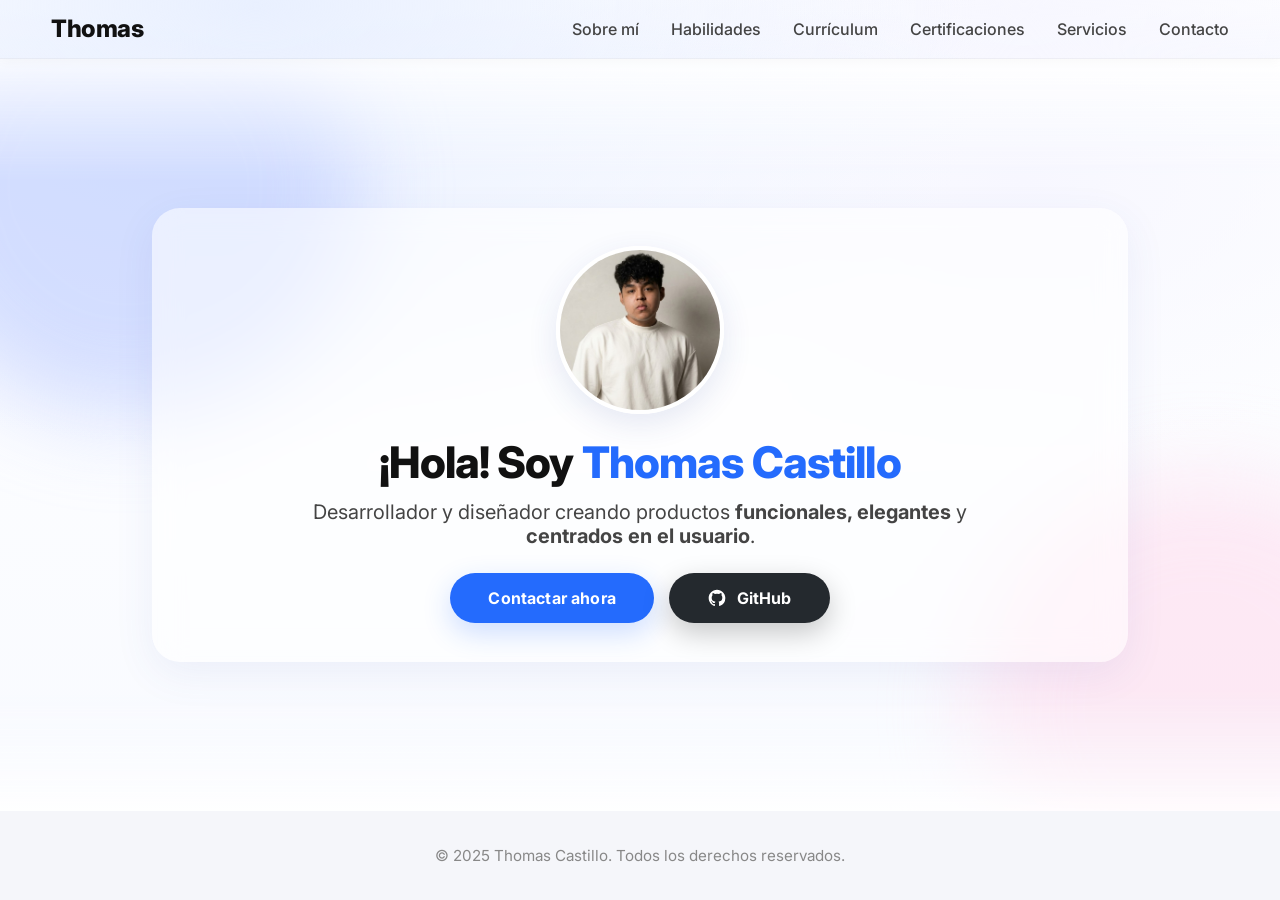
==== index.html @ 1941413f "Add files via upload" ====
<!DOCTYPE html>
<html lang="es">
<head>
  <meta charset="utf-8" />
  <meta name="viewport" content="width=device-width, initial-scale=1" />
  <title>Thomas Castillo | Portfolio</title>
  <link rel="icon" href="assets/img/favicon.png" />
  <link href="https://fonts.googleapis.com/css2?family=Inter:wght@400;700&display=swap" rel="stylesheet" />
  <link rel="stylesheet" href="css/styles.css">
</head>
<body>

<nav class="navbar" id="mainNav" aria-label="Navegación principal">
  <a class="logo" href="index.html">Thomas</a>
  <button class="nav-toggle" type="button" aria-expanded="false" aria-controls="navMenu" aria-label="Abrir menú de navegación">
    <span class="nav-toggle__bar" aria-hidden="true"></span>
    <span class="nav-toggle__bar" aria-hidden="true"></span>
    <span class="nav-toggle__bar" aria-hidden="true"></span>
  </button>
  <ul id="navMenu" class="nav-links" role="list">
    <li><a href="pages/sobre-mi.html">Sobre mí</a></li>
    <li><a href="pages/habilidades.html">Habilidades</a></li>
    <li><a href="pages/curriculum.html">Currículum</a></li>
    <li><a href="pages/certificaciones.html">Certificaciones</a></li>
    <li><a href="pages/servicios.html">Servicios</a></li>
    <li class="nav-cta"><a href="pages/contacto.html">Contacto</a></li>
  </ul>
  <div class="nav-backdrop" hidden></div>
</nav>

<main>
  <section class="hero panel bg-stack" id="hero" aria-label="Presentación">
    <div class="hero-blob hero-blob--1" aria-hidden="true"></div>
    <div class="hero-blob hero-blob--2" aria-hidden="true"></div>

    <div class="hero-card" data-animate>
      <div class="profile-img hero-portrait" data-animate>
        <img src="assets/img/my-profile-img.jpg" alt="Foto de Thomas Castillo" width="320" height="320" loading="eager" decoding="async">
      </div>

      <h1 class="hero-title" data-animate>
        ¡Hola! Soy <span class="accent">Thomas Castillo</span>
      </h1>

      <p class="hero-desc" data-animate>
        Desarrollador y diseñador creando productos <b>funcionales, elegantes</b> y
        <b>centrados en el usuario</b>.
      </p>

      <div class="hero-cta" data-animate>
        <a href="pages/contacto.html" class="hero-btn" id="ctaPrimary" aria-label="Ir a contacto">
          Contactar ahora
          <span class="btn-shine" aria-hidden="true"></span>
        </a>
        <a href="https://github.com/thomys57364" class="hero-btn hero-btn--gh" target="_blank" rel="noopener noreferrer" aria-label="Ver perfil de GitHub">
          <svg aria-hidden="true" width="20" height="20" viewBox="0 0 24 24" fill="currentColor">
            <path d="M12 2C6.477 2 2 6.484 2 12.017c0 4.425 2.865 8.18 6.839 9.504.5.092.682-.217.682-.483 0-.237-.008-.868-.013-1.703-2.782.605-3.369-1.343-3.369-1.343-.454-1.158-1.11-1.466-1.11-1.466-.908-.62.069-.608.069-.608 1.003.07 1.531 1.032 1.531 1.032.892 1.53 2.341 1.088 2.91.832.092-.647.35-1.088.636-1.338-2.22-.253-4.555-1.113-4.555-4.951 0-1.093.39-1.988 1.029-2.688-.103-.253-.446-1.272.098-2.65 0 0 .84-.27 2.75 1.026A9.564 9.564 0 0 1 12 6.844a9.59 9.59 0 0 1 2.504.337c1.909-1.296 2.747-1.027 2.747-1.027.546 1.379.202 2.398.1 2.651.64.7 1.028 1.595 1.028 2.688 0 3.848-2.339 4.695-4.566 4.943.359.309.678.92.678 1.855 0 1.338-.012 2.419-.012 2.747 0 .268.18.58.688.482A10.02 10.02 0 0 0 22 12.017C22 6.484 17.522 2 12 2Z"/>
          </svg>
          GitHub
          <span class="btn-shine" aria-hidden="true"></span>
        </a>
      </div>
    </div>
  </section>
</main>

<footer class="site-footer">
  <p>© 2025 Thomas Castillo. Todos los derechos reservados.</p>
</footer>

<script src="js/script.js"></script>
</body>
</html>
---- css/styles.css ----
:root{
    --primary:#246bfd;
    --bg:#fff;
    --bg-light:#f7f7f7;
    --text:#111;
    --text-light:#444;
    --radius:2rem;
    --shadow:0 2px 24px rgba(60,80,170,.08);
  }

  html{ scroll-behavior:smooth; }
  body{
    font-family:'Inter',sans-serif;
    margin:0;
    background:var(--bg);
    color:var(--text);
  }

  /* ===== Panel de sección + difuminado superior/inferior ===== */
  .panel{
    min-height:100svh;
    display:grid;
    place-items:center;
    padding:clamp(4rem,8vh,7rem) 7vw;
    position:relative;
    overflow:clip;
    isolation:isolate;
    scroll-margin-top:72px;
  }
  .panel::before,
  .panel::after{
    content:"";
    position:absolute; left:0; right:0;
    height:14vh; pointer-events:none; z-index:1;
    background:linear-gradient(180deg,#fff 0%,#f8faff 100%);
    -webkit-mask-image:linear-gradient(to bottom,black,transparent);
            mask-image:linear-gradient(to bottom,black,transparent);
    opacity:.85;
    z-index: 0;
  }
  .panel::before{ top:-1px; }
  .panel::after{ bottom:-1px; transform:rotate(180deg); z-index: 0;}

  /* ===== Fondo continuo ===== */
  .bg-stack{
    background:
      radial-gradient(1200px 600px at 20% 10%, #e9f0ff 0%, transparent 60%),
      radial-gradient(900px 500px at 80% 20%, #f7f7ff 0%, transparent 55%),
      linear-gradient(180deg, #ffffff 0%, #f8faff 100%);
    background-repeat:no-repeat;
    background-size:cover,cover,100% 100%;
    background-attachment: fixed, fixed, fixed;
  }
  .hero.bg-stack{  background-position:20% 10%, 80% 20%, 0 0; }
  .about.bg-stack{ background-position:26% 4%, 78% 16%, 0 0; }
  .skills.bg-stack{background-position:22% 7%, 82% 18%, 0 0; }
  .resume.bg-stack{background-position:24% 6%, 82% 18%, 0 0; }
  .certifications.bg-stack{background-position:28% 6%, 80% 20%, 0 0; }
  .services.bg-stack{background-position:26% 6%, 80% 18%, 0 0; }

  /* ===== Títulos de sección genéricos ===== */
  section{ padding:4rem 0; }
  .section-title{ text-align:center; margin-bottom:2.5rem; }
  .section-title h2{ font-size:2rem; margin-bottom:.7rem; }
  .section-title p{ color:var(--text-light); }

  /* ===== Navbar (Apple-like) ===== */
  .navbar{
    position:sticky; top:0; z-index:1000;
    display:flex; justify-content:space-between; align-items:center;
    padding:.9rem clamp(1.4rem,4vw,4rem);
    background:
      radial-gradient(1200px 600px at 20% 10%, #e9f0ff 0%, transparent 60%),
      radial-gradient(900px 500px at 80% 20%, #f7f7ff 0%, transparent 55%),
      linear-gradient(180deg,#fff 0%,#f8faff 100%);
    backdrop-filter:blur(16px) saturate(1.05);
    -webkit-backdrop-filter:blur(16px) saturate(1.05);
    border-bottom:1px solid rgba(0,0,0,.04);
    box-shadow:0 2px 12px rgba(0,0,0,.03);
    transform:translateY(-100%);
    opacity:0;
    transition:background .35s ease, padding .35s ease, box-shadow .35s ease, transform .5s ease, opacity .5s ease;
  }
  .navbar.loaded{ transform:translateY(0); opacity:1; }
  .navbar.scrolled{
    background:rgba(255,255,255,.82);
    box-shadow:0 4px 16px rgba(0,0,0,.06);
    padding:.6rem clamp(1.4rem,4vw,4rem);
  }
  .navbar .logo{
    font-weight:800; font-size:1.5rem; letter-spacing:-.02em;
    color:var(--text); text-decoration:none;
  }
  .navbar .nav-links{ display:flex; gap:2rem; margin:0; padding:0; list-style:none; }
  .navbar a{
    text-decoration:none; font-weight:500; font-size:1rem;
    color:var(--text-light); position:relative; transition:color .2s ease;
  }
  .navbar a:hover{ color:var(--primary); }
  .navbar a.active{ color:var(--primary); }
  .navbar a::after{
    content:""; position:absolute; left:0; bottom:-4px;
    width:0%; height:2px; background:var(--primary); transition:width .25s ease;
  }
  .navbar a:hover::after{ width:100%; }
  .navbar a.active::after{ width:100%; }
  @media (max-width:768px){
    .navbar .nav-links{ gap:1rem; }
    .navbar a{ font-size:.95rem; }
  }

  /* ===== HERO mejorado ===== */
  .hero{
    position:relative; min-height:88vh;
    display:grid; place-items:center;
    padding:8rem 1.5rem 4rem;
    overflow:clip; isolation:isolate;
    background:
      radial-gradient(1200px 600px at 20% 10%, #e9f0ff 0%, transparent 60%),
      radial-gradient(900px 500px at 80% 20%, #f7f7ff 0%, transparent 55%),
      linear-gradient(180deg,#fff 0%,#f8faff 100%);
    --scrollP:0; /* 0..1 se actualiza con JS */
  }
  .hero-blob{
    position:absolute; inset:auto; width:36vmax; height:36vmax;
    filter:blur(45px); opacity:.55; z-index:-1; border-radius:50%;
    transform:translateZ(0); animation:float 12s ease-in-out infinite; will-change:transform;
    opacity:0; transform:scale(.9);
  }
  .hero-blob--1{ background:#b8c8ff; top:-8vmax; left:-8vmax; }
  .hero-blob--2{ background:#ffd9ec; bottom:-10vmax; right:-12vmax; animation-delay:-4s; }
  .hero.revealed .hero-blob{
    opacity:.55; transform:none;
    transition:transform .9s cubic-bezier(.2,.7,.2,1) .1s, opacity .6s .1s;
  }

  .hero-card{
    width:min(880px,92vw);
    text-align:center;
    padding:clamp(1.6rem,3vw,2.6rem) clamp(1.4rem,4vw,3rem);
    border-radius:28px;
    background:rgba(255,255,255,.55);
    box-shadow:0 12px 40px rgba(70,90,180,.08);
    backdrop-filter:blur(14px) saturate(1.05);
    -webkit-backdrop-filter:blur(14px) saturate(1.05);
    transform:translateY(14px) scale(.985);
    opacity:0;
  }
  .hero-card.revealed{
    transform:none; opacity:1;
    transition:transform .6s cubic-bezier(.2,.7,.2,1), opacity .6s;
  }
  .hero-portrait{ margin:0 auto 1.2rem; }
  .hero-portrait img{
    display:block; width:160px; height:160px; border-radius:50%;
    object-fit:cover; border:4px solid #fff; box-shadow:0 10px 30px rgba(50,70,160,.12);
  }

  .hero-title{ font-size:clamp(1.8rem,3.4vw,3rem); font-weight:800; letter-spacing:-.02em; margin:.2rem 0 .7rem; }
  .hero-title .accent{ color:var(--primary); }
  .hero-desc{ font-size:clamp(1.02rem,1.6vw,1.25rem); color:var(--text-light); max-width:56ch; margin:0 auto 1.6rem; }
  .hero-cta{ display:flex; justify-content:center; gap:.9rem; }

  .hero-btn{
    position:relative; background:var(--primary); color:#fff; border:0;
    padding:.95rem 2.4rem; border-radius:999px; font-weight:700; letter-spacing:.01em;
    box-shadow:0 10px 28px rgba(36,107,253,.22); transform:translateZ(0);
    transition:transform .15s ease, box-shadow .2s ease, background .2s ease; overflow:hidden;
  }
  .hero-btn:hover{ transform:translateY(-2px); box-shadow:0 16px 34px rgba(36,107,253,.32); }
  .hero-btn:active{ transform:translateY(0); box-shadow:0 8px 18px rgba(36,107,253,.24); }
  .btn-shine{
    content:""; position:absolute; inset:0;
    background:linear-gradient(120deg,transparent 0%, rgba(255,255,255,.35) 20%, transparent 40%);
    transform:translateX(-130%) skewX(-20deg); transition:transform .7s ease; pointer-events:none;
  }
  .hero-btn:hover .btn-shine{ transform:translateX(130%) skewX(-20deg); }

  .scroll-hint{
    position:absolute; bottom:1.6rem; left:50%; translate:-50% 0;
    width:42px; height:42px; border-radius:50%;
    background:rgba(255,255,255,.7); border:1px solid rgba(0,0,0,.06);
    box-shadow:0 6px 18px rgba(20,30,70,.08);
    backdrop-filter:blur(10px); -webkit-backdrop-filter:blur(10px);
    display:grid; place-items:center; cursor:pointer;
    transition:transform .2s ease, background .2s ease;
  }
  .scroll-hint:hover{ transform:translateY(-2px); background:#fff; }
  .scroll-hint .chev{ width:10px; height:10px; border-bottom:2px solid #333; border-right:2px solid #333; rotate:45deg; animation:bounce 1.7s infinite; }

  /* Entradas escalonadas */
  [data-animate]{ opacity:0; transform:translateY(18px) scale(.98); filter:blur(3px); }
  .hero.revealed [data-animate]{
    opacity:1; transform:none; filter:blur(0);
    transition:opacity .6s ease, transform .6s ease, filter .6s ease;
  }
  .hero.revealed [data-animate]:nth-child(1){ transition-delay:.05s }
  .hero.revealed [data-animate]:nth-child(2){ transition-delay:.15s }
  .hero.revealed [data-animate]:nth-child(3){ transition-delay:.25s }
  .hero.revealed [data-animate]:nth-child(4){ transition-delay:.35s }

  .hero.revealed .hero-btn{ animation:pop .5s .45s both; }
  .hero-card{ transform:translateY(calc(14px + var(--scrollP) * 22px)) scale(calc(.985 - var(--scrollP) * .02)); opacity:calc(1 - var(--scrollP) * .35); }

  @keyframes float{ 0%,100%{ transform:translate(0,0) } 50%{ transform:translate(2vmax,-1.6vmax) } }
  @keyframes bounce{ 0%,100%{ transform:translateY(-2px); opacity:.8 } 50%{ transform:translateY(2px); opacity:1 } }
  @keyframes pop{ 0%{ transform:scale(.9) } 60%{ transform:scale(1.03) } 100%{ transform:scale(1) } }

  

  /* ===== ABOUT ===== */
  .about{
    padding:6rem 7vw;
    background:
      radial-gradient(1000px 600px at 30% -10%, #e9f0ff 0%, transparent 65%),
      radial-gradient(800px 400px at 70% 0%, #f7f7ff 0%, transparent 60%),
      linear-gradient(180deg,#f8faff 0%, #f6f8ff 100%);
  }
  .about-wrap{
    width:min(1100px,100%);
    display:grid;
    grid-template-columns:minmax(260px,420px) minmax(280px,1fr);
    gap:clamp(2rem,5vw,4rem);
    align-items:center;
  }
  @media (max-width:900px){ .about-wrap{ grid-template-columns:1fr; } .about{ padding:4.5rem 6vw; } }

  .about-media{ position:relative; }
  .portrait{
    position:relative; border-radius:24px; overflow:hidden;
    border:1px solid rgba(0,0,0,.06); box-shadow:0 20px 50px rgba(20,35,90,.10);
    transform:translateZ(0); transition:transform .35s ease;
    background:
      radial-gradient(1200px 600px at 20% 10%, #e9f0ff 0%, transparent 60%),
      radial-gradient(900px 500px at 80% 20%, #f7f7ff 0%, transparent 55%),
      linear-gradient(180deg,#fff 0%,#f8faff 100%);
  }
  .portrait img{ display:block; width:100%; height:auto; }
  .portrait:hover{ transform:translateY(-4px) scale(1.01) rotate(-.3deg); }
  .blob{
    position:absolute; inset:auto -8% -10% -8%; height:36%; border-radius:50%;
    background:radial-gradient(60% 60% at 50% 50%, var(--primary) 0%, #9cb7ff 45%, transparent 70%);
    filter:blur(38px); opacity:.35; pointer-events:none;
  }

  .eyebrow{ text-transform:uppercase; letter-spacing:.12em; font-size:.8rem; color:#7a8db7; margin:0 0 .2rem; }
  .headline{ font-size:clamp(1.8rem,3.2vw,2.4rem); margin:0 0 .8rem; }
  .lede{ color:var(--text-light); font-size:1.05rem; margin:0 0 1.2rem; }

  .facts{
    display:grid; grid-template-columns:repeat(auto-fit, minmax(200px,1fr));
    gap:.7rem .9rem; margin:1.2rem 0 1.6rem; padding:0; list-style:none;
  }
  .facts li{
    background:rgba(255,255,255,.7);
    backdrop-filter:blur(10px); -webkit-backdrop-filter:blur(10px);
    border:1px solid rgba(0,0,0,.04);
    border-radius:14px; padding:.65rem .8rem;
    box-shadow:0 6px 20px rgba(50,70,140,.06); font-size:.98rem;
  }

  .btn{ display:inline-flex; align-items:center; justify-content:center; padding:.9rem 1.3rem; border-radius:14px; border:none; font-weight:600; cursor:pointer; transition:transform .15s ease, background .2s ease, box-shadow .2s ease; }
  .btn.primary{ background:var(--primary); color:#fff; box-shadow:0 10px 30px rgba(36,107,253,.20); }
  .btn.primary:hover{ transform:translateY(-2px); background:#1c57d0; }
  .btn.ghost{ background:rgba(0,0,0,.04); color:#223; }
  .btn.ghost:hover{ transform:translateY(-2px); background:rgba(0,0,0,.06); }
  .cta-row{ display:flex; gap:.8rem; flex-wrap:wrap; }

  /* Utilitario reveal (compartido) */
  .reveal{ opacity:0; transform:translateY(22px); will-change:transform,opacity; }
  .reveal.in{ opacity:1; transform:none; transition:opacity .6s ease, transform .6s ease; }

  /* ===== SKILLS (versión final) ===== */
  .skills.panel{ padding:clamp(5rem,12vh,8rem) 7vw; position:relative;
    background:
      radial-gradient(1000px 600px at 30% -10%, #e9f0ff 0%, transparent 65%),
      radial-gradient(800px 400px at 70% 0%, #f7f7ff 0%, transparent 60%),
      linear-gradient(180deg,#f8faff 0%, #f6f8ff 100%);
  }
  .skills::before{
    content:""; position:absolute; inset:-10% -20% auto -10%; height:40%;
    background:radial-gradient(45% 60% at 20% 30%, rgba(36,107,253,.12), rgba(156,183,255,.08) 45%, transparent 65%);
    filter:blur(28px); pointer-events:none; z-index:-1;
  }
  .skills .section-title h2{ font-size:clamp(1.8rem,3vw,2.3rem); letter-spacing:-.02em; }
  .skills .section-title p{ color:var(--text-light); opacity:.9; }

  /* SKILLS — grid horizontal estable */
#skills .skills-grid{
  display: grid !important;
  width: 100%;
  max-width: 1100px;
  margin: 0 auto;
  gap: 1.2rem;
  grid-template-columns: repeat(auto-fill, minmax(280px, 1fr));
}


@media (max-width: 1024px){
  #skills .skills-grid{ grid-template-columns: repeat(2, 1fr); }
}
@media (max-width: 600px){
  #skills .skills-grid{ grid-template-columns: 1fr; }
}


  .skill{
    position:relative;
    background:rgba(255,255,255,.72);
    backdrop-filter:blur(10px); -webkit-backdrop-filter:blur(10px);
    border:1px solid rgba(30,40,80,.06);
    box-shadow:0 18px 50px rgba(30,50,120,.09);
    border-radius:20px; padding:1.15rem 1.1rem;
    transform:translateY(18px); opacity:0;
    transition:transform .55s ease, opacity .55s ease, box-shadow .25s ease, border-color .25s ease;
  }
  .skill.in{ transform:none; opacity:1; }
  .skill:hover{ box-shadow:0 22px 64px rgba(30,50,120,.14); border-color:rgba(36,107,253,.18); }
  .skill::after{
    content:""; position:absolute; inset:auto 8% -16% 8%; height:42%;
    background:radial-gradient(60% 60% at 50% 20%, rgba(36,107,253,.18), rgba(156,183,255,.08) 50%, transparent 70%);
    filter:blur(18px); z-index:-1; opacity:.7;
  }

  .skill-head{
    display:grid; grid-template-columns:auto 1fr auto; align-items:center; gap:.85rem; margin-bottom:.75rem;
  }
  .icon-wrap{
    width:42px; height:42px; display:grid; place-items:center; border-radius:14px;
    background:linear-gradient(180deg,#f5f8ff,#eaf0ff);
    border:1px solid rgba(36,107,253,.15);
    box-shadow:inset 0 1px 0 rgba(255,255,255,.7), 0 8px 18px rgba(36,107,253,.12);
    font-size:1.25rem;
  }
  .skill h3{ margin:0; font-size:1.02rem; letter-spacing:-.2px; }
  .badge{
    font-weight:700; font-size:.82rem; padding:.35rem .6rem; border-radius:999px;
    background:linear-gradient(180deg,#eef3ff,#dde8ff);
    border:1px solid rgba(36,107,253,.18);
    box-shadow:0 6px 16px rgba(36,107,253,.12);
  }

  .meter{
    position:relative; height:10px; border-radius:999px; overflow:hidden;
    background:linear-gradient(180deg,#edf2ff,#dde6ff);
    box-shadow:inset 0 1px 2px rgba(0,0,0,.05);
  }
  .fill{
    position:absolute; inset:0 auto 0 0; width:0%;
    background:
      linear-gradient(90deg,#246bfd,#8fb0ff 65%),
      repeating-linear-gradient(90deg, rgba(255,255,255,.18) 0 12px, transparent 12px 24px);
    border-radius:inherit; transition:width 950ms cubic-bezier(.2,.7,0,1); will-change:width;
  }
  .skill:hover .fill{ filter:saturate(1.1); }
  .fill::after{
    content:""; position:absolute; inset:0;
    background:linear-gradient(90deg,transparent 0%, rgba(255,255,255,.55) 25%, transparent 50%);
    transform:translateX(-120%); animation:shine 1.7s ease infinite;
  }
  @keyframes shine{ to{ transform:translateX(120%); } }

  .skill-tools{ display:flex; flex-wrap:wrap; gap:.35rem .4rem; margin-top:.65rem; }
  .skill-tools .chip{
    font-size:.78rem; padding:.28rem .55rem; border-radius:999px;
    background:rgba(0,0,0,.04); border:1px solid rgba(20,30,60,.06);
  }
  @media (max-width:560px){
    .skill-head{ grid-template-columns:auto 1fr auto; }
    .icon-wrap{ width:38px; height:38px; font-size:1.1rem; }
    .badge{ font-size:.78rem; }
  }
/* elimina el velo inferior de about y el superior de skills */
.about.panel::after,
.skills.panel::before{
  content: none;
}

  /* ===== RESUME ===== */
  .resume.panel{ padding:clamp(5rem,12vh,8rem) 7vw; }
  .resume .section-title h2{ font-size:clamp(1.8rem,3vw,2.3rem); letter-spacing:-.02em; }
  .resume .section-title p{ color:var(--text-light); opacity:.9; max-width:70ch; margin:0 auto; }

  .resume-wrap{
    width:min(1100px,100%); margin:1.6rem auto 0;
    display:grid; gap:1.2rem; grid-template-columns:minmax(260px,340px) 1fr;
  }
  @media (max-width:900px){ .resume-wrap{ grid-template-columns:1fr; } }

  .cv-card{
    position:relative;
    background:rgba(255,255,255,.72);
    backdrop-filter:blur(10px); -webkit-backdrop-filter:blur(10px);
    border:1px solid rgba(30,40,80,.06);
    border-radius:20px; box-shadow:0 18px 50px rgba(30,50,120,.09);
    padding:1.2rem 1.1rem;
  }
  .cv-card + .cv-card{ margin-top:.9rem; }
  .cv-head{ display:flex; align-items:center; gap:.9rem; margin-bottom:.6rem; }
  .cv-head .avatar{ width:72px; height:72px; border-radius:50%; overflow:hidden; box-shadow:0 8px 22px rgba(50,70,160,.12); border:3px solid #fff; flex:0 0 72px; }
  .cv-head .avatar img{ display:block; width:100%; height:100%; object-fit:cover; object-position:center; }
  .cv-head h3{ margin:0; font-size:1.12rem; }
  .cv-sub{ color:var(--text-light); margin:.2rem 0 0; font-size:.95rem; }
  .cv-list{ list-style:none; padding:0; margin:.4rem 0 0; display:grid; gap:.45rem; }
  .cv-list li{ display:flex; align-items:center; gap:.5rem; font-size:.97rem; }
  .cv-list b{ color:var(--primary); font-weight:700; }
  .cv-cta{ display:flex; gap:.6rem; flex-wrap:wrap; margin-top:.9rem; }
  .cv-cta .btn{ padding:.8rem 1.1rem; border-radius:12px; }
  .btn.outline{ background:transparent; border:1px solid rgba(36,107,253,.25); color:var(--primary); }

  .timeline{ position:relative; padding-left:22px; }
  .timeline::before{
    content:""; position:absolute; left:10px; top:.2rem; bottom:.2rem; width:2px;
    background:linear-gradient(180deg,#dfe7ff,#bcd0ff); border-radius:2px;
  }
  .t-item{
    position:relative; margin:0 0 1.1rem; padding:1rem;
    opacity:0; transform:translateY(18px);
    background:rgba(255,255,255,.68);
    border:1px solid rgba(30,40,80,.06); border-radius:16px;
    box-shadow:0 16px 40px rgba(30,50,120,.08);
    transition:transform .55s ease, opacity .55s ease, box-shadow .25s ease, border-color .25s ease;
  }
  .t-item.in{ opacity:1; transform:none; }
  .t-item:hover{ box-shadow:0 22px 64px rgba(30,50,120,.12); border-color:rgba(36,107,253,.16); }
  .t-meta{ display:flex; gap:.6rem; flex-wrap:wrap; align-items:center; margin-bottom:.35rem; }
  .t-role{ font-weight:700; } .t-place{ color:#234; } .t-date{ margin-left:auto; color:#7795ff; font-size:.93rem; }
  .t-badges{ display:flex; gap:.35rem; flex-wrap:wrap; margin:.5rem 0 0; }
  .badge-soft{ font-size:.78rem; padding:.28rem .55rem; border-radius:999px; background:rgba(0,0,0,.04); border:1px solid rgba(20,30,60,.06); }
  .t-group{ margin-top:.8rem; }
  .t-group h3{ margin:.2rem 0 .6rem; color:var(--primary); font-size:1.05rem; letter-spacing:-.01em; }

  /* ===== CERTIFICATIONS ===== */
  .certifications.panel{ padding:clamp(3rem,6vh,5rem) 7vw; min-height:auto !important; display:block !important; }
  .cert-head{
    display:flex; flex-direction:column; align-items:center; gap:.8rem;
    width:min(1100px,100%); margin:0 auto 1.2rem; text-align:center;
  }
  .cert-head .section-title{ text-align:center; margin:0; }
  .cert-head .section-title h2{ font-size:clamp(1.8rem,3vw,2.3rem); letter-spacing:-.02em; }
  .cert-head .section-title p{ color:var(--text-light); opacity:.9; max-width:70ch; }

  .cert-tabs{ display:flex; flex-wrap:wrap; gap:.5rem; }
  .tab{
    border:1px solid rgba(36,107,253,.22);
    background:rgba(255,255,255,.7); backdrop-filter:blur(10px); -webkit-backdrop-filter:blur(10px);
    color:#223; font-weight:600; font-size:.92rem; padding:.55rem .9rem; border-radius:999px; cursor:pointer;
    transition:transform .15s ease, background .2s ease, box-shadow .2s ease, color .2s ease;
  }
  .tab[aria-selected="true"]{ background:var(--primary); color:#fff; box-shadow:0 10px 24px rgba(36,107,253,.22); }
  .tab:hover{ transform:translateY(-2px); }

  .cert-grid{
    width:min(1100px,100%); margin:1.2rem auto 0;
    display:grid; gap:1rem; grid-template-columns:repeat(auto-fit, minmax(240px,1fr));
  }
  .c-card{
    position:relative; overflow:hidden; border-radius:18px;
    background:rgba(255,255,255,.75);
    border:1px solid rgba(20,30,60,.06);
    box-shadow:0 16px 40px rgba(30,50,120,.09);
    transform:translateY(18px); opacity:0;
    transition:transform .55s ease, opacity .55s ease, box-shadow .25s ease, border-color .25s ease;
  }
  .c-card.in{ transform:none; opacity:1; }
  .c-card:hover{ box-shadow:0 22px 64px rgba(30,50,120,.13); border-color:rgba(36,107,253,.16); }
  .c-media{ aspect-ratio:4/3; background:#eef2ff; display:grid; place-items:center; overflow:hidden; }
  .c-media img{ width:100%; height:100%; object-fit:cover; }
  .c-body{ padding:.85rem .95rem 1rem; }
  .c-title{ font-weight:700; font-size:1rem; margin:0 0 .2rem; letter-spacing:-.2px; }
  .c-issuer{ color:#345; font-size:.92rem; }
  .c-meta{ display:flex; justify-content:space-between; align-items:center; margin-top:.55rem; }
  .c-date{ color:#7795ff; font-size:.9rem; }
  .c-actions{ display:flex; gap:.4rem; }
  .btn-mini{
    border:1px solid rgba(36,107,253,.25); background:#fff; border-radius:10px;
    padding:.45rem .6rem; font-weight:600; font-size:.86rem; cursor:pointer;
    transition:background .2s ease, transform .15s ease, box-shadow .2s ease;
  }
  .btn-mini:hover{ background:#f3f7ff; transform:translateY(-1px); }
  .btn-mini.primary{ background:var(--primary); color:#fff; box-shadow:0 8px 18px rgba(36,107,253,.25); border-color:transparent; }
  .btn-mini.primary:hover{ filter:brightness(.97); }

  /* ocultar tarjetas filtradas */
.c-card.hidden{
  display: none;
}

  /* ===== Servicios (solo versión con #services) ===== */
  #services.panel{ padding:clamp(5rem,12vh,8rem) 7vw; }
  #services{ opacity:0; transform:translateY(22px) scale(.98); will-change:opacity,transform; }
  #services.in{ opacity:1; transform:none; transition:opacity .6s ease, transform .6s ease; }

  #services .services-head{
    width:min(1100px,100%); margin:0 auto 3rem;
    text-align:center;
  }
  #services .services-head h2{ font-size:clamp(1.8rem,3vw,2.3rem); letter-spacing:-.02em; }
  #services .services-head p{ color:var(--text-light); opacity:.9; max-width:60ch; margin:0 auto; }

  #services .services-grid{
    width:min(1100px,100%); margin:0 auto;
    display:grid; gap:1.5rem; grid-template-columns:repeat(auto-fit, minmax(250px,1fr));
    opacity:0; transform:translateY(14px); will-change:opacity,transform;
  }
  #services.in .services-grid{ opacity:1; transform:none; transition:opacity .6s ease .05s, transform .6s ease .05s; }

  #services .service-card{
    position:relative; overflow:hidden; border-radius:18px;
    background:rgba(255,255,255,.75);
    border:1px solid rgba(20,30,60,.06);
    box-shadow:0 16px 40px rgba(30,50,120,.09);
    padding:1.5rem; text-align:center;
    opacity:0; transform:translateY(20px);
    transition:transform .6s ease, opacity .6s ease, box-shadow .25s ease, border-color .25s ease;
    will-change:transform;
  }
  #services .service-card.in{ opacity:1; transform:none; }
  #services .service-card:hover{
    transform:translateY(-4px) scale(1.04);
    box-shadow:0 26px 70px rgba(30,50,120,.16);
    border-color:rgba(36,107,253,.22);
  }
  #services.in .service-card:nth-child(1){ transition-delay:.08s; }
  #services.in .service-card:nth-child(2){ transition-delay:.12s; }
  #services.in .service-card:nth-child(3){ transition-delay:.16s; }
  #services.in .service-card:nth-child(4){ transition-delay:.20s; }
  #services.in .service-card:nth-child(5){ transition-delay:.24s; }
  #services.in .service-card:nth-child(6){ transition-delay:.28s; }

  #services .service-icon{
    width:60px; height:60px; display:grid; place-items:center; margin:0 auto 1rem; border-radius:50%;
    background:linear-gradient(180deg,#f5f8ff,#eaf0ff);
    border:1px solid rgba(36,107,253,.15);
    box-shadow:inset 0 1px 0 rgba(255,255,255,.7), 0 8px 18px rgba(36,107,253,.12);
    font-size:1.6rem;
  }
  #services .service-title{ margin:0 0 .5rem; font-weight:800; font-size:1.1rem; }
  #services .service-desc{ color:#233; opacity:.95; font-size:.95rem; }
  #services .service-chips{ display:flex; flex-wrap:wrap; gap:.4rem; margin-top:1rem; justify-content:center; }
  .chip{ font-size:.78rem; padding:.28rem .55rem; border-radius:999px; background:rgba(0,0,0,.04); border:1px solid rgba(20,30,60,.06); }

  @media (prefers-reduced-motion:reduce){
  /* excluir servicios para que se sigan animando */
  #about, #skills, #resume, #certifications {
    transition:none !important;
    transform:none !important;
  }
}



  /* ===== CONTACTO + REFERENCIAS (sección combinada) ===== */
#contact.panel { padding:clamp(3rem,7vh,5rem) 7vw; min-height:auto !important; display:block !important; }

.contact-refs-wrap{
  width:min(1100px,100%); margin:0 auto;
  display:flex; flex-direction:column; align-items:center; gap:0;
}

.section-divider{
  width:min(500px,80%); height:1px;
  background:linear-gradient(90deg, transparent, rgba(36,107,253,.18), transparent);
  margin:2.2rem auto;
}

/* Sub-título dentro de la sección combinada */
.contact-refs-wrap .ref-sub-title{
  text-align:center; margin:0 0 1.2rem;
}
.contact-refs-wrap .ref-sub-title h3{
  font-size:clamp(1.4rem,2.2vw,1.8rem); letter-spacing:-.02em; margin:0 0 .4rem;
}
.contact-refs-wrap .ref-sub-title p{ color:var(--text-light); font-size:.97rem; margin:0; }

.ref-grid{
  width:min(1100px,100%); margin:0 auto;
  display:grid; gap:1.2rem;
  grid-template-columns:repeat(auto-fit, minmax(260px,1fr));
}

.ref-card{
  background:rgba(255,255,255,.72);
  backdrop-filter:blur(10px); -webkit-backdrop-filter:blur(10px);
  border:1px solid rgba(30,40,80,.06);
  border-radius:18px;
  box-shadow:0 16px 40px rgba(30,50,120,.09);
  padding:1.4rem 1.3rem;
  transition:transform .35s ease, box-shadow .25s ease, border-color .25s ease;
}
.ref-card:hover{
  transform:translateY(-4px);
  box-shadow:0 22px 60px rgba(30,50,120,.14);
  border-color:rgba(36,107,253,.18);
}
.ref-name{ font-weight:800; font-size:1.08rem; color:var(--text); margin-bottom:.2rem; }
.ref-role{ color:var(--primary); font-weight:600; font-size:.95rem; margin-bottom:.15rem; }
.ref-org{ color:var(--text-light); font-size:.9rem; margin-bottom:.85rem; }
.ref-contacts{ display:flex; flex-direction:column; gap:.5rem; }
.ref-copy-btn{
  background:none; border:none; cursor:pointer; text-align:left;
  color:var(--text-light); font-size:.93rem; padding:.2rem 0;
  transition:color .2s ease; font-family:inherit;
}
.ref-copy-btn:hover{ color:var(--primary); }

/* contenedor centrado */
.contact-centered{
  display:flex;
  justify-content:center;
  margin-top:1.5rem;
}

/* rejilla de 2 tarjetas */
.contact-cards--duo{
  display:grid;
  grid-template-columns:repeat(2, minmax(220px, 320px));
  gap:1rem;
}
@media (max-width:560px){
  .contact-cards--duo{ grid-template-columns:1fr; max-width:320px; }
}

/* tarjeta */
.contact-card{
  background:rgba(255,255,255,.72);
  backdrop-filter:blur(10px);
  -webkit-backdrop-filter:blur(10px);
  border:1px solid rgba(30,40,80,.06);
  border-radius:16px;
  box-shadow:0 14px 38px rgba(30,50,120,.08);
  padding:1.1rem 1rem;
  text-align:center;
  transition:transform .35s ease, box-shadow .25s ease, border-color .25s ease, opacity .45s, translate .45s;
  opacity:0; translate:0 14px;
}
.contact-card:hover{
  transform:translateY(-3px);
  box-shadow:0 20px 54px rgba(30,50,120,.12);
  border-color:rgba(36,107,253,.16);
}
.contact-card h3{ margin:.1rem 0 .2rem; font-size:.98rem; }
.contact-card p{ margin:0; color:#223; font-size:.95rem; }

/* icono */
.c-icon{
  width:40px; height:40px; border-radius:12px; display:grid; place-items:center;
  background:linear-gradient(180deg,#f5f8ff,#eaf0ff);
  border:1px solid rgba(36,107,253,.15);
  box-shadow:inset 0 1px 0 rgba(255,255,255,.7), 0 6px 14px rgba(36,107,253,.10);
  margin:0 auto .5rem; font-size:1.1rem;
}

/* botón mini */
.btn.mini{
  margin-top:.5rem;
  padding:.4rem .65rem; border-radius:10px; font-weight:700; font-size:.84rem;
  border:1px solid rgba(36,107,253,.22); background:#fff; cursor:pointer;
  transition:background .2s ease, transform .15s ease, box-shadow .2s ease;
}
.btn.mini:hover{ background:#f3f7ff; transform:translateY(-1px); }

/* estados revelados */
#contact.in .contact-card{ opacity:1; translate:0 0; }

/* stagger */
#contact.in .contact-card:nth-child(1){ transition-delay:.08s; }
#contact.in .contact-card:nth-child(2){ transition-delay:.15s; }

/* salida suave */
#contact:not(.in) .contact-card{ opacity:0; translate:0 12px; transition-delay:0s; }

  /* LIGHTBOX zoom */
.lightbox{
  position: fixed; inset: 0; display: none; place-items: center;
  background: rgba(0,0,0,.55);
  backdrop-filter: blur(2px) saturate(1.1);
  -webkit-backdrop-filter: blur(2px) saturate(1.1);
  z-index: 10000;
}
.lightbox.open{ display: grid; }

.lightbox__img{
  max-width: min(96vw, 1200px);
  max-height: 86vh;
  border-radius: 14px;
  background: #fff;
  box-shadow: 0 40px 120px rgba(10,20,60,.35);
  transform-origin: var(--x, 50%) var(--y, 50%);
  transform: scale(.92);
  opacity: 0;
  transition: transform .35s cubic-bezier(.2,.7,.2,1), opacity .35s;
}
.lightbox.open .lightbox__img{
  transform: scale(1);
  opacity: 1;
}

/* botón cerrar */
.lightbox__close{
  position: absolute; top: 14px; right: 14px;
  border: 1px solid rgba(255,255,255,.5);
  background: rgba(0,0,0,.35);
  color: #fff; font-weight: 800; border-radius: 12px;
  padding: .45rem .7rem; cursor: pointer;
}

/* bloquear scroll de fondo */
body.modal-open{ overflow: hidden; }
/* Evitar subrayado en botones que son <a> */
a.btn,
a.btn:link,
a.btn:visited,
a.btn:hover,
a.btn:active,
a.btn:focus {
  text-decoration: none !important;
}
a.hero-btn,
a.hero-btn:link,
a.hero-btn:visited,
a.hero-btn:hover,
a.hero-btn:active,
a.hero-btn:focus {
  text-decoration: none !important;
}

/* Opcional: foco accesible sin subrayado */
a.btn:focus-visible {
  outline: none;
  box-shadow: 0 0 0 3px rgba(36,107,253,.35);
  border-radius: 14px; /* igual que tu .btn */
}
/* 1) Fondo ÚNICO global, fijo y compatible con móviles */
body::before{
  content:"";
  position:fixed;
  inset:0;
  z-index:-1;
  pointer-events:none;
  background:
    radial-gradient(1200px 600px at 20% 10%, #e9f0ff 0%, transparent 60%),
    radial-gradient(900px 500px at 80% 20%, #f7f7ff 0%, transparent 55%),
    linear-gradient(180deg, #ffffff 0%, #f8faff 100%);
  background-repeat:no-repeat;
  background-size:cover, cover, 100% 100%;
  /* puedes ajustar las posiciones si quieres */
  background-position:20% 10%, 80% 20%, 0 0;
  transform:translateZ(0); /* evita parpadeos en algunos navegadores */
}

/* 2) Vuelve transparentes las secciones que pintaban su propio fondo */
.hero,
.about,
.skills.panel,
.resume.panel,
.certifications.panel,
#services.panel,
.testimonials,
#contact.panel{
  background:transparent !important;
}

/* 3) Opcional: quita velos que provoquen “bandas” entre secciones */
.about.panel::after,
.skills.panel::before{
  content:none !important;
}
/* Quitar animación de entrada/salida en las secciones indicadas */
#certifications.panel,
#contact.panel,
#services.panel,
#references.panel {
  transition: none !important;
  transform: none !important;
  opacity: 1 !important;
}

/* === Centrar el hero de verdad (vertical y horizontal) === */
.hero{
  min-height: 100svh;               /* ocupa toda la pantalla */
  padding: 0 1.5rem !important;     /* quita el padding vertical que empuja */
  place-content: center;            /* centra el grid verticalmente */
}

/* Asegura centrado interno del contenido */
.hero-card{
  display: grid;
  place-items: center;
  text-align: center;
}
.hero-portrait{ 
  margin: 0 0 1.2rem;               /* separación con el título */
}

/* === HABILIDADES: reducir espacio entre el texto y el grid === */
#skills .section-title { 
  margin-bottom: .8rem !important;  /* antes 2.5rem */
}
#skills .skills-grid {
  margin-top: 0 !important;         /* antes 1.2rem */
}

/* === SERVICIOS: reducir espacio entre el texto y las tarjetas === */
#services .services-head {
  margin-bottom: 1.2rem !important; /* antes 3rem */
}
/* por si acaso, sin espacio extra arriba del grid */
#services .services-grid {
  margin-top: 0 !important;
}
/* Quitar centrado vertical y altura forzada en Skills y Services */
#skills.panel{ display: block !important;}
#services.panel {
  min-height: auto !important;   /* no fuerzas 100svh */
  display: block !important;     /* dejas de usar grid del .panel */
  place-items: initial !important;
  align-items: initial !important;
}

/* (opcional) un poco menos de padding para que queden más pegadas */
#skills.panel { padding: clamp(3.5rem, 8vh, 5.5rem) 7vw !important; }
#services.panel { padding: clamp(3.5rem, 8vh, 5.5rem) 7vw !important; }
/* ===== NAVBAR Responsive ===== */
.nav-toggle{
  display: none;
  width: 38px; height: 38px;
  border: 1px solid rgba(36,107,253,.16);
  background: rgba(255,255,255,.8);
  box-shadow: 0 2px 10px rgba(36,107,253,.09);
  border-radius: 10px;
  cursor: pointer;
  padding: 0;
  flex-direction: column;
  align-items: center;
  justify-content: center;
  gap: 5px;
  transition: background .2s ease, border-color .2s ease, box-shadow .2s ease;
}
.nav-toggle:hover{
  background: rgba(36,107,253,.06);
  border-color: rgba(36,107,253,.28);
  box-shadow: 0 4px 14px rgba(36,107,253,.13);
}
.navbar.open .nav-toggle{
  background: rgba(36,107,253,.09);
  border-color: rgba(36,107,253,.32);
}
.nav-toggle__bar{
  display: block;
  width: 20px; height: 2px;
  background: #334;
  border-radius: 2px;
  transition: transform .28s ease, opacity .2s ease, background .2s ease;
}

/* estado abierto (X) — barras se vuelven azules */
.navbar.open .nav-toggle__bar:nth-child(1){ transform: translateY(7px) rotate(45deg); background: var(--primary); }
.navbar.open .nav-toggle__bar:nth-child(2){ opacity: 0; }
.navbar.open .nav-toggle__bar:nth-child(3){ transform: translateY(-7px) rotate(-45deg); background: var(--primary); }

/* Backdrop */
.nav-backdrop{
  position: fixed; inset: 0;
  background: rgba(10,20,60,.18);
  backdrop-filter: blur(2px);
  -webkit-backdrop-filter: blur(2px);
  z-index: 999;
}

/* Menú desktop */
.navbar .nav-links{
  display: flex; gap: 2rem; margin: 0; padding: 0; list-style: none;
}

/* === NAVBAR — menú móvil estilo hero-button === */
@media (max-width:900px){
  .nav-toggle{ display: flex; }

  /* Panel fijo debajo del navbar */
  .navbar .nav-links{
    position: fixed;
    top: 54px;
    left: 0;
    right: 0;
    width: 100%;
    max-height: calc(100dvh - 54px);
    overflow-y: auto;
    -webkit-overflow-scrolling: touch;
    display: flex;
    flex-direction: column;
    gap: 0.45rem;
    padding: 0.85rem 1rem calc(1rem + env(safe-area-inset-bottom, 0px));
    background: rgba(246,249,255,.97);
    backdrop-filter: blur(20px) saturate(1.2);
    -webkit-backdrop-filter: blur(20px) saturate(1.2);
    border-top: 1px solid rgba(36,107,253,.07);
    box-shadow: 0 12px 36px rgba(20,35,90,.15);
    opacity: 0;
    transform: translateY(-12px) scale(.97);
    transform-origin: top center;
    pointer-events: none;
    transition: opacity .26s cubic-bezier(.2,.7,.2,1), transform .26s cubic-bezier(.2,.7,.2,1);
    z-index: 1000;
  }
  .navbar.open .nav-links{
    opacity: 1;
    transform: translateY(0) scale(1);
    pointer-events: auto;
  }

  .navbar .nav-links::before{ content: none; }

  /* Stagger — items ocultos mientras el menú está cerrado */
  .navbar .nav-links li{
    list-style: none;
    opacity: 0;
    transform: translateY(10px);
    transition: none;
  }
  .navbar.open .nav-links li{
    opacity: 1;
    transform: translateY(0);
    transition: opacity .24s ease, transform .24s cubic-bezier(.2,.7,.2,1);
  }
  .navbar.open .nav-links li:nth-child(1){ transition-delay: .04s; }
  .navbar.open .nav-links li:nth-child(2){ transition-delay: .09s; }
  .navbar.open .nav-links li:nth-child(3){ transition-delay: .14s; }
  .navbar.open .nav-links li:nth-child(4){ transition-delay: .19s; }
  .navbar.open .nav-links li:nth-child(5){ transition-delay: .24s; }
  .navbar.open .nav-links li:nth-child(6){ transition-delay: .29s; }

  /* Links: píldoras estilo hero-button con shine */
  .navbar .nav-links a{
    position: relative;
    display: flex;
    align-items: center;
    justify-content: center;
    padding: 0.85rem 1.5rem;
    border-radius: 999px;
    background: rgba(255,255,255,.82);
    border: 1px solid rgba(36,107,253,.14);
    color: var(--text);
    font-weight: 600;
    font-size: 1rem;
    letter-spacing: .005em;
    text-decoration: none;
    overflow: hidden;
    box-shadow: 0 4px 16px rgba(36,107,253,.07), inset 0 1px 0 rgba(255,255,255,.9);
    transition: transform .15s ease, background .2s ease, box-shadow .2s ease,
                border-color .2s ease, color .2s ease;
  }

  /* Shine igual que .hero-btn */
  .navbar .nav-links a::after{
    content: "";
    position: absolute;
    inset: 0;
    background: linear-gradient(120deg, transparent 0%, rgba(255,255,255,.55) 20%, transparent 40%);
    transform: translateX(-130%) skewX(-20deg);
    transition: transform .65s ease;
    pointer-events: none;
  }
  .navbar .nav-links a:hover::after{ transform: translateX(130%) skewX(-20deg); }

  .navbar .nav-links a:hover{
    background: rgba(36,107,253,.08);
    border-color: rgba(36,107,253,.28);
    box-shadow: 0 6px 22px rgba(36,107,253,.14), inset 0 1px 0 rgba(255,255,255,.9);
    transform: translateY(-1px);
    color: var(--primary);
  }
  .navbar .nav-links a:active{ transform: translateY(0); }

  /* Activo */
  .navbar .nav-links a.active{
    background: linear-gradient(180deg, rgba(218,232,255,.92), rgba(200,220,255,.92)) !important;
    border-color: rgba(36,107,253,.32) !important;
    color: var(--primary) !important;
    box-shadow: 0 6px 18px rgba(36,107,253,.13) !important;
  }

  /* CTA: sólido azul, igual que el hero-btn primario */
  .navbar .nav-links li.nav-cta a{
    background: linear-gradient(135deg, #246bfd 0%, #1c57d0 100%);
    border-color: transparent;
    color: #fff;
    box-shadow: 0 10px 28px rgba(36,107,253,.3), inset 0 1px 0 rgba(255,255,255,.18);
    font-weight: 700;
    letter-spacing: .01em;
  }
  .navbar .nav-links li.nav-cta a:hover{
    background: linear-gradient(135deg, #1c60f0 0%, #1850c0 100%);
    border-color: transparent;
    color: #fff !important;
    box-shadow: 0 14px 34px rgba(36,107,253,.4);
    transform: translateY(-2px);
  }
  .navbar .nav-links li.nav-cta a::after{
    background: linear-gradient(120deg, transparent 0%, rgba(255,255,255,.22) 20%, transparent 40%);
  }

  /* Elimina subrayado animado (underline) del navbar en móvil */
  .navbar a::after{ content: none; }
  /* Pero restaura el shine solo para los nav-links (mayor especificidad) */
  .navbar .nav-links a::after{ content: ""; }
}

/* Bloquea scroll del body al abrir el menú */
body.nav-open{ overflow: hidden; }

/* ===== PAGE TRANSITIONS ===== */
main { animation: pageFadeIn 0.28s ease both; }
@keyframes pageFadeIn { from { opacity: 0; } to { opacity: 1; } }
body.page-exit main { animation: pageFadeOut 0.26s ease forwards; pointer-events: none; }
@keyframes pageFadeOut { to { opacity: 0; transform: translateY(-10px); } }
@media (prefers-reduced-motion: reduce) {
  main { animation: none !important; }
  body.page-exit main { animation: none !important; }
}

/* ===== GITHUB HERO BUTTON ===== */
.hero-btn--gh {
  background: #24292e;
  color: #fff !important;
  box-shadow: 0 10px 28px rgba(0,0,0,.22);
  display: inline-flex;
  align-items: center;
  gap: .6rem;
  text-decoration: none !important;
}
.hero-btn--gh:hover {
  background: #1a1e22;
  transform: translateY(-2px);
  box-shadow: 0 16px 34px rgba(0,0,0,.32);
}
.hero-btn--gh .btn-shine {
  background: linear-gradient(120deg, transparent 0%, rgba(255,255,255,.22) 20%, transparent 40%);
}
.hero-btn--gh svg { flex-shrink: 0; }

/* ===== GITHUB FACT LINK (Sobre mí) ===== */
.fact-github {
  background: rgba(36,41,46,.05) !important;
  border-color: rgba(36,41,46,.14) !important;
}
.fact-github a {
  display: flex;
  align-items: center;
  gap: .45rem;
  color: #24292e;
  text-decoration: none;
  font-weight: 700;
  font-size: .97rem;
}
.fact-github a:hover { color: var(--primary); }
.fact-github svg { flex-shrink: 0; }

/* ===== SITE FOOTER ===== */
.site-footer { background: #f5f6fa; padding: 2.2rem 0; text-align: center; }
.site-footer p { color: #888; font-size: .95rem; margin: 0; }

/* ===== FIT TO SCREEN: Todo centrado, sin scroll innecesario ===== */

/* 1. Layout raíz con flexbox — footer siempre al fondo */
body {
  min-height: 100dvh;
  display: flex;
  flex-direction: column;
}
main {
  flex: 1 0 auto;
  display: flex;
  flex-direction: column;
}

/* 2. Todas las secciones llenan el espacio entre navbar y footer;
      si el contenido es mayor que el espacio, scroll aparece solo */
.panel {
  flex: 1 0 auto;
  min-height: 0 !important;
}

/* 3. Hero: elimina la altura forzada — el flex-grow la sustituye */
.hero {
  min-height: 0 !important;
}

/* 4. About: centra vertical y horizontalmente el about-wrap */
.about.panel {
  display: flex !important;
  flex-direction: column;
  align-items: center;
  justify-content: center;
  padding: clamp(1.5rem, 3vh, 3rem) 7vw !important;
}
/* Limita la foto de perfil en "Sobre mí" para que quepa sin scroll */
.portrait img {
  max-height: min(50vh, 400px);
  object-fit: cover;
}

/* 5. Skills: centra la columna de título + grid */
#skills.panel {
  display: flex !important;
  flex-direction: column;
  align-items: center;
  justify-content: center;
  padding: clamp(1.5rem, 3vh, 3rem) 7vw !important;
}

/* 6. Services: mismo enfoque que Skills */
#services.panel {
  display: flex !important;
  flex-direction: column;
  align-items: center;
  justify-content: center;
  padding: clamp(1.5rem, 3vh, 3rem) 7vw !important;
}

/* 7. Contact: centra el contact-refs-wrap */
#contact.panel {
  display: flex !important;
  align-items: center;
  justify-content: center;
  padding: clamp(1.5rem, 3vh, 3rem) 7vw !important;
}

/* 8. Resume: sección fija en pantalla, contenido scrolleable internamente */
#resume.panel {
  flex: 1 1 0 !important;
  overflow: hidden !important;
  display: flex !important;
  flex-direction: column !important;
  align-items: center;
  padding: clamp(1.2rem, 2vh, 2rem) 7vw clamp(0.5rem, 1vh, 1rem) !important;
}
#resume .section-title {
  flex-shrink: 0;
  width: min(1100px, 100%);
  text-align: center;
  margin-bottom: clamp(0.5rem, 1vh, 0.9rem) !important;
}
#resume .section-title h2 { margin-bottom: .3rem; }
#resume .section-title p  { margin: 0 auto; }

.resume-wrap {
  flex: 1;
  min-height: 0;
  overflow-y: auto;
  width: min(1100px, 100%);
  margin: 0 auto !important;
  padding-right: 2px;
  /* scrollbar sutil */
  scrollbar-width: thin;
  scrollbar-color: rgba(36,107,253,.22) transparent;
}
.resume-wrap::-webkit-scrollbar { width: 3px; }
.resume-wrap::-webkit-scrollbar-track { background: transparent; }
.resume-wrap::-webkit-scrollbar-thumb {
  background: rgba(36,107,253,.22);
  border-radius: 99px;
}

/* Compactar contenido interno del CV para mejor legibilidad en el scroll interno */
.cv-card { padding: 1rem !important; }
.cv-card + .cv-card { margin-top: .65rem !important; }
.cv-head .avatar { width: 60px; height: 60px; flex: 0 0 60px; }
.cv-cta { margin-top: .65rem !important; }
.t-item { margin-bottom: .75rem !important; padding: .85rem !important; }
.t-group { margin-top: .5rem !important; }
.t-group h3 { margin-bottom: .4rem !important; }
.resume-wrap { gap: .9rem !important; }

/* Certifications: permite scroll natural */
.certifications.panel {
  padding: clamp(1.5rem, 2.5vh, 3rem) 7vw !important;
}

/* 9. Servicios: tarjetas compactas para evitar scroll en laptops medianas */
#services .service-card { padding: 1.1rem 1.2rem; }
#services .service-icon { width: 52px; height: 52px; font-size: 1.4rem; margin: 0 auto 0.65rem; }
#services .services-grid { gap: 1rem; }

/* 10. Responsivo general — pantallas muy pequeñas */
@media (max-width: 480px) {
  .hero-cta { flex-direction: column; align-items: center; }
  .hero-btn { width: min(280px, 88%); display: flex; justify-content: center; }

  .hero-portrait img { width: 130px; height: 130px; }
  .hero-title { font-size: clamp(1.5rem, 7vw, 2rem) !important; }
  .hero-desc { font-size: .97rem !important; }

  #skills .skills-grid { grid-template-columns: 1fr !important; }
  #services .services-grid { grid-template-columns: 1fr !important; }
  .cert-grid { grid-template-columns: 1fr !important; }
  .contact-cards--duo { grid-template-columns: 1fr !important; }
  .ref-grid { grid-template-columns: 1fr !important; }
}

@media (max-width: 600px) {
  .resume-wrap { grid-template-columns: 1fr !important; }
  .about-wrap { grid-template-columns: 1fr !important; }
  .about-media { max-height: 280px; overflow: hidden; }
  .portrait { height: 100%; }
  .portrait img { width: 100%; height: 100%; max-height: 280px; object-fit: cover; }
}

/* 11. Móvil: navbar siempre visible — sin animación de entrada */
@media (max-width: 900px) {
  .navbar { transform: translateY(0) !important; opacity: 1 !important; }
}

/* 12. Móvil: secciones contenidas en viewport, scroll interno */
@media (max-width: 900px) {
  .panel { flex: 1 1 0 !important; overflow-x: hidden !important; overflow-y: auto !important; }
  .about.panel, #skills.panel, #services.panel, #contact.panel {
    justify-content: flex-start !important;
  }
}
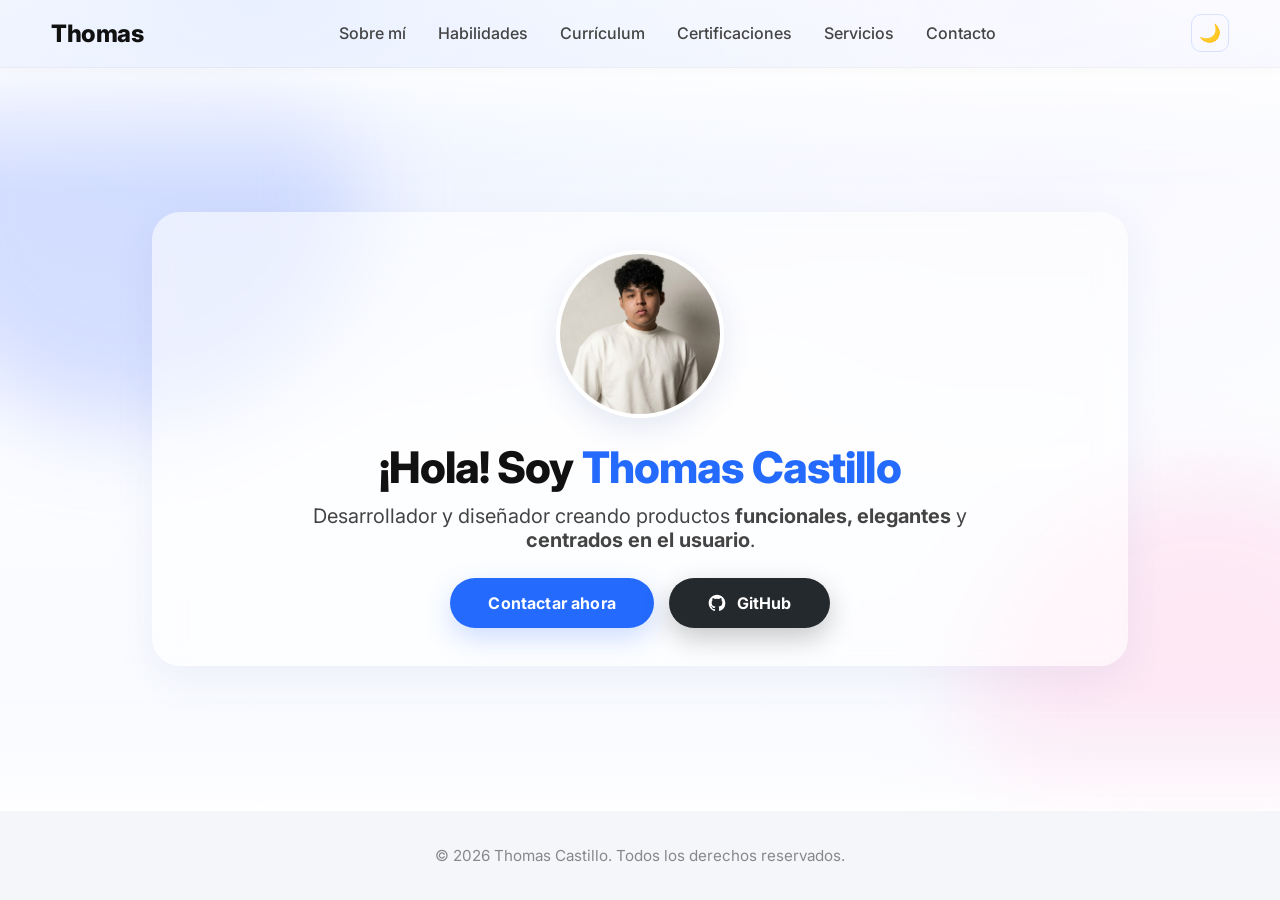
==== commit 3a64e5d9: "Add files via upload" ====
--- a/index.html
+++ b/index.html
@@ -6,17 +6,12 @@
   <title>Thomas Castillo | Portfolio</title>
   <link rel="icon" href="assets/img/favicon.png" />
   <link href="https://fonts.googleapis.com/css2?family=Inter:wght@400;700&display=swap" rel="stylesheet" />
-  <link rel="stylesheet" href="css/styles.css">
+  <link rel="stylesheet" href="css/styles.css?v=6">
 </head>
 <body>
 
 <nav class="navbar" id="mainNav" aria-label="Navegación principal">
   <a class="logo" href="index.html">Thomas</a>
-  <button class="nav-toggle" type="button" aria-expanded="false" aria-controls="navMenu" aria-label="Abrir menú de navegación">
-    <span class="nav-toggle__bar" aria-hidden="true"></span>
-    <span class="nav-toggle__bar" aria-hidden="true"></span>
-    <span class="nav-toggle__bar" aria-hidden="true"></span>
-  </button>
   <ul id="navMenu" class="nav-links" role="list">
     <li><a href="pages/sobre-mi.html">Sobre mí</a></li>
     <li><a href="pages/habilidades.html">Habilidades</a></li>
@@ -25,6 +20,16 @@
     <li><a href="pages/servicios.html">Servicios</a></li>
     <li class="nav-cta"><a href="pages/contacto.html">Contacto</a></li>
   </ul>
+  <div class="nav-right">
+    <button class="dark-toggle" type="button" aria-label="Cambiar a modo oscuro" title="Modo oscuro">
+      <span class="dark-icon" aria-hidden="true">🌙</span>
+    </button>
+    <button class="nav-toggle" type="button" aria-expanded="false" aria-controls="navMenu" aria-label="Abrir menú de navegación">
+      <span class="nav-toggle__bar" aria-hidden="true"></span>
+      <span class="nav-toggle__bar" aria-hidden="true"></span>
+      <span class="nav-toggle__bar" aria-hidden="true"></span>
+    </button>
+  </div>
   <div class="nav-backdrop" hidden></div>
 </nav>
 
@@ -65,9 +70,26 @@
 </main>
 
 <footer class="site-footer">
-  <p>© 2025 Thomas Castillo. Todos los derechos reservados.</p>
+  <p>© 2026 Thomas Castillo. Todos los derechos reservados.</p>
 </footer>
 
-<script src="js/script.js"></script>
+<nav class="tc-mnav js-tc-mnav" aria-label="Menú móvil">
+  <div class="tc-mnav__dot" aria-hidden="true"></div>
+  <button class="tc-mnav__btn" type="button" aria-expanded="false" aria-label="Abrir menú de navegación">
+    <span class="tc-mnav__bar" aria-hidden="true"></span>
+    <span class="tc-mnav__bar" aria-hidden="true"></span>
+    <span class="tc-mnav__bar" aria-hidden="true"></span>
+  </button>
+  <div class="tc-mnav__panel">
+    <a class="tc-mnav__link" href="pages/sobre-mi.html">Sobre mí</a>
+    <a class="tc-mnav__link" href="pages/habilidades.html">Habilidades</a>
+    <a class="tc-mnav__link" href="pages/curriculum.html">Currículum</a>
+    <a class="tc-mnav__link" href="pages/certificaciones.html">Certificaciones</a>
+    <a class="tc-mnav__link" href="pages/servicios.html">Servicios</a>
+    <a class="tc-mnav__link" href="pages/contacto.html">Contacto</a>
+  </div>
+</nav>
+
+<script src="js/script.js?v=5"></script>
 </body>
 </html>
--- a/css/styles.css
+++ b/css/styles.css
@@ -1,3 +1,5 @@
+  html{ overflow-x: hidden; }
+
   :root{
     --primary:#246bfd;
     --bg:#fff;
@@ -114,7 +116,7 @@
     position:relative; min-height:88vh;
     display:grid; place-items:center;
     padding:8rem 1.5rem 4rem;
-    overflow:clip; isolation:isolate;
+    overflow:hidden; isolation:isolate;
     background:
       radial-gradient(1200px 600px at 20% 10%, #e9f0ff 0%, transparent 60%),
       radial-gradient(900px 500px at 80% 20%, #f7f7ff 0%, transparent 55%),
@@ -257,6 +259,7 @@
     border:1px solid rgba(0,0,0,.04);
     border-radius:14px; padding:.65rem .8rem;
     box-shadow:0 6px 20px rgba(50,70,140,.06); font-size:.98rem;
+    min-width:0; overflow:hidden;
   }
 
   .btn{ display:inline-flex; align-items:center; justify-content:center; padding:.9rem 1.3rem; border-radius:14px; border:none; font-weight:600; cursor:pointer; transition:transform .15s ease, background .2s ease, box-shadow .2s ease; }
@@ -500,8 +503,13 @@
 
   #services .services-grid{
     width:min(1100px,100%); margin:0 auto;
-    display:grid; gap:1.5rem; grid-template-columns:repeat(auto-fit, minmax(250px,1fr));
+    display:flex; flex-wrap:wrap; justify-content:center; align-items:stretch; gap:1.5rem;
     opacity:0; transform:translateY(14px); will-change:opacity,transform;
+  }
+  #services .service-card{
+    box-sizing:border-box;
+    flex:0 0 calc((100% - 3rem) / 3);
+    min-width:220px; max-width:360px;
   }
   #services.in .services-grid{ opacity:1; transform:none; transition:opacity .6s ease .05s, transform .6s ease .05s; }
 
@@ -526,7 +534,6 @@
   #services.in .service-card:nth-child(3){ transition-delay:.16s; }
   #services.in .service-card:nth-child(4){ transition-delay:.20s; }
   #services.in .service-card:nth-child(5){ transition-delay:.24s; }
-  #services.in .service-card:nth-child(6){ transition-delay:.28s; }
 
   #services .service-icon{
     width:60px; height:60px; display:grid; place-items:center; margin:0 auto 1rem; border-radius:50%;
@@ -619,6 +626,15 @@
 }
 @media (max-width:560px){
   .contact-cards--duo{ grid-template-columns:1fr; max-width:320px; }
+}
+
+/* tarjeta de contacto única */
+.contact-cards--single{
+  display:flex;
+  justify-content:center;
+}
+.contact-cards--single .contact-card{
+  width:min(320px, 90vw);
 }
 
 /* tarjeta */
@@ -1009,6 +1025,31 @@
 /* Bloquea scroll del body al abrir el menú */
 body.nav-open{ overflow: hidden; }
 
+/* ===== NAV RIGHT (dark-toggle + hamburger) ===== */
+.nav-right {
+  display: flex;
+  align-items: center;
+  gap: .5rem;
+  flex-shrink: 0;
+}
+
+.dark-toggle {
+  background: none;
+  border: 1px solid rgba(36,107,253,.16);
+  border-radius: 10px;
+  width: 38px; height: 38px;
+  display: flex; align-items: center; justify-content: center;
+  cursor: pointer;
+  font-size: 1.1rem;
+  line-height: 1;
+  transition: background .2s ease, border-color .2s ease, box-shadow .2s ease;
+}
+.dark-toggle:hover {
+  background: rgba(36,107,253,.06);
+  border-color: rgba(36,107,253,.28);
+  box-shadow: 0 4px 14px rgba(36,107,253,.13);
+}
+
 /* ===== PAGE TRANSITIONS ===== */
 main { animation: pageFadeIn 0.28s ease both; }
 @keyframes pageFadeIn { from { opacity: 0; } to { opacity: 1; } }
@@ -1052,6 +1093,8 @@
   text-decoration: none;
   font-weight: 700;
   font-size: .97rem;
+  overflow-wrap: anywhere;
+  min-width: 0;
 }
 .fact-github a:hover { color: var(--primary); }
 .fact-github svg { flex-shrink: 0; }
@@ -1126,10 +1169,9 @@
   padding: clamp(1.5rem, 3vh, 3rem) 7vw !important;
 }
 
-/* 8. Resume: sección fija en pantalla, contenido scrolleable internamente */
+/* 8. Resume: scroll natural del body (sin scroll interno) */
 #resume.panel {
-  flex: 1 1 0 !important;
-  overflow: hidden !important;
+  flex: 1 0 auto !important;
   display: flex !important;
   flex-direction: column !important;
   align-items: center;
@@ -1145,21 +1187,7 @@
 #resume .section-title p  { margin: 0 auto; }
 
 .resume-wrap {
-  flex: 1;
-  min-height: 0;
-  overflow-y: auto;
   width: min(1100px, 100%);
-  margin: 0 auto !important;
-  padding-right: 2px;
-  /* scrollbar sutil */
-  scrollbar-width: thin;
-  scrollbar-color: rgba(36,107,253,.22) transparent;
-}
-.resume-wrap::-webkit-scrollbar { width: 3px; }
-.resume-wrap::-webkit-scrollbar-track { background: transparent; }
-.resume-wrap::-webkit-scrollbar-thumb {
-  background: rgba(36,107,253,.22);
-  border-radius: 99px;
 }
 
 /* Compactar contenido interno del CV para mejor legibilidad en el scroll interno */
@@ -1177,10 +1205,16 @@
   padding: clamp(1.5rem, 2.5vh, 3rem) 7vw !important;
 }
 
-/* 9. Servicios: tarjetas compactas para evitar scroll en laptops medianas */
+/* 9. Servicios: tarjetas compactas + responsive flex */
 #services .service-card { padding: 1.1rem 1.2rem; }
 #services .service-icon { width: 52px; height: 52px; font-size: 1.4rem; margin: 0 auto 0.65rem; }
 #services .services-grid { gap: 1rem; }
+@media (max-width: 768px) {
+  #services .service-card { flex: 0 0 calc((100% - 1rem) / 2) !important; max-width: none !important; }
+}
+@media (max-width: 480px) {
+  #services .service-card { flex: 0 0 100% !important; max-width: none !important; }
+}
 
 /* 10. Responsivo general — pantallas muy pequeñas */
 @media (max-width: 480px) {
@@ -1211,11 +1245,399 @@
   .navbar { transform: translateY(0) !important; opacity: 1 !important; }
 }
 
-/* 12. Móvil: secciones contenidas en viewport, scroll interno */
+/* 12. Móvil: layout natural — la página hace scroll, el footer fluye al final del contenido */
 @media (max-width: 900px) {
-  .panel { flex: 1 1 0 !important; overflow-x: hidden !important; overflow-y: auto !important; }
-  .about.panel, #skills.panel, #services.panel, #contact.panel {
-    justify-content: flex-start !important;
-  }
-}
-
+  /* body keeps flex column + min-height:100dvh so footer always pins to the bottom */
+  main  { flex: 1; display: block !important; }
+  .panel {
+    flex: none !important;
+    overflow: visible !important;
+    min-height: 0 !important;
+  }
+
+  /* Hero: pantalla completa, bloques de fondo contenidos */
+  .hero {
+    min-height: 100svh !important;
+    overflow: hidden !important; /* clip universal — evita blobs fuera de pantalla */
+  }
+  /* Tarjeta hero: nunca más ancha que la pantalla */
+  .hero-card {
+    width: calc(100vw - 3rem) !important; /* = 100vw - 2 × 1.5rem padding del hero */
+    max-width: 480px;
+    box-sizing: border-box;
+  }
+  /* Botones CTA: siempre en columna y sin desbordarse */
+  .hero-cta {
+    flex-direction: column !important;
+    align-items: center !important;
+    width: 100%;
+  }
+  .hero-btn {
+    width: min(300px, 88%) !important;
+    display: flex !important;
+    justify-content: center !important;
+    box-sizing: border-box;
+  }
+
+  /* Contacto: bloque normal para que el contenido no quede recortado */
+  #contact.panel {
+    display: block !important;
+    align-items: flex-start !important;
+  }
+  /* Tarjetas de contacto: una columna en móvil */
+  .contact-cards--duo {
+    grid-template-columns: 1fr !important;
+    max-width: 340px;
+  }
+}
+
+/* ===== MODO OSCURO ===== */
+html.dark {
+  --primary: #4d8eff;
+  --bg: #0d1117;
+  --bg-light: #161b22;
+  --text: #e6edf3;
+  --text-light: #8b949e;
+  --shadow: 0 2px 24px rgba(0,0,0,.4);
+  color-scheme: dark;
+}
+
+html.dark body::before {
+  background:
+    radial-gradient(1200px 600px at 20% 10%, #0d1f3c 0%, transparent 60%),
+    radial-gradient(900px 500px at 80% 20%, #0a1628 0%, transparent 55%),
+    linear-gradient(180deg, #0d1117 0%, #0d1520 100%);
+}
+
+html.dark .navbar {
+  background: rgba(13,17,23,.97) !important;
+  border-bottom-color: rgba(255,255,255,.06);
+  box-shadow: 0 2px 12px rgba(0,0,0,.25);
+}
+html.dark .navbar.scrolled {
+  background: rgba(13,17,23,.98) !important;
+  box-shadow: 0 4px 16px rgba(0,0,0,.35);
+}
+html.dark .navbar .logo { color: var(--text); }
+html.dark .navbar a { color: var(--text-light); }
+html.dark .navbar a:hover,
+html.dark .navbar a.active { color: var(--primary); }
+
+html.dark .nav-toggle {
+  background: rgba(22,27,34,.85);
+  border-color: rgba(255,255,255,.14);
+  box-shadow: 0 2px 10px rgba(0,0,0,.2);
+}
+html.dark .nav-toggle:hover {
+  background: rgba(30,40,60,.9);
+  border-color: rgba(255,255,255,.22);
+  box-shadow: 0 4px 14px rgba(0,0,0,.3);
+}
+html.dark .navbar.open .nav-toggle {
+  background: rgba(30,50,90,.7);
+  border-color: rgba(77,142,255,.35);
+}
+html.dark .nav-toggle__bar { background: #c9d1d9; }
+html.dark .navbar.open .nav-toggle__bar:nth-child(1),
+html.dark .navbar.open .nav-toggle__bar:nth-child(3) { background: var(--primary); }
+
+html.dark .nav-backdrop { background: rgba(0,0,0,.65); }
+
+/* Paneles: velos de fade superior/inferior — fondo oscuro */
+html.dark .panel::before,
+html.dark .panel::after {
+  background: linear-gradient(180deg, var(--bg) 0%, transparent 100%);
+}
+
+/* Navbar móvil: estilos de píldora solo en pantallas pequeñas */
+@media (max-width: 900px) {
+  html.dark .navbar .nav-links {
+    background: rgba(13,17,23,.98) !important;
+    border-top-color: rgba(255,255,255,.06);
+  }
+  html.dark .navbar .nav-links a {
+    background: rgba(22,27,34,.85) !important;
+    border-color: rgba(77,142,255,.14) !important;
+    color: var(--text) !important;
+  }
+  html.dark .navbar .nav-links a:hover {
+    background: rgba(77,142,255,.12) !important;
+    color: var(--primary) !important;
+  }
+  html.dark .navbar .nav-links a.active {
+    background: linear-gradient(180deg, rgba(30,50,100,.9), rgba(20,40,90,.9)) !important;
+    border-color: rgba(77,142,255,.3) !important;
+    color: var(--primary) !important;
+  }
+  html.dark .navbar .nav-links li.nav-cta a {
+    background: linear-gradient(135deg, #1c50d0 0%, #1440a8 100%) !important;
+    color: #fff !important;
+  }
+}
+
+html.dark .dark-toggle {
+  border-color: rgba(255,255,255,.14);
+}
+html.dark .dark-toggle:hover {
+  background: rgba(255,255,255,.07);
+  border-color: rgba(255,255,255,.24);
+  box-shadow: 0 4px 14px rgba(0,0,0,.3);
+}
+
+html.dark .hero-card {
+  background: rgba(22,27,34,.8);
+  box-shadow: 0 12px 40px rgba(0,0,0,.45);
+}
+html.dark .hero-blob--1 { background: #1a2b5a; }
+html.dark .hero-blob--2 { background: #3a1a3a; }
+
+html.dark .portrait {
+  background: rgba(22,27,34,.9);
+  border-color: rgba(255,255,255,.08);
+}
+html.dark .blob {
+  background: radial-gradient(60% 60% at 50% 50%, #1a3a8a 0%, #2a5acc 45%, transparent 70%);
+}
+
+html.dark .facts li {
+  background: rgba(22,27,34,.85);
+  border-color: rgba(255,255,255,.06);
+}
+html.dark .fact-github a { color: var(--text) !important; }
+html.dark .fact-github a:hover { color: var(--primary) !important; }
+html.dark .fact-github { background: rgba(255,255,255,.05) !important; border-color: rgba(255,255,255,.08) !important; }
+
+html.dark .btn.ghost { background: rgba(255,255,255,.07); color: var(--text); }
+html.dark .btn.ghost:hover { background: rgba(255,255,255,.11); }
+html.dark .btn.outline { border-color: rgba(77,142,255,.3); color: var(--primary); }
+html.dark .btn.mini { background: rgba(22,27,34,.9); border-color: rgba(77,142,255,.22); color: var(--text); }
+html.dark .btn.mini:hover { background: rgba(30,40,60,.95); }
+
+html.dark .skill,
+html.dark .t-item,
+html.dark .c-card,
+html.dark .ref-card,
+html.dark .cv-card,
+html.dark .contact-card {
+  background: rgba(22,27,34,.9);
+  border-color: rgba(255,255,255,.06);
+  box-shadow: 0 16px 40px rgba(0,0,0,.35);
+}
+html.dark .skill:hover,
+html.dark .t-item:hover,
+html.dark .c-card:hover,
+html.dark .ref-card:hover {
+  border-color: rgba(77,142,255,.25);
+  box-shadow: 0 22px 64px rgba(0,0,0,.45);
+}
+html.dark .contact-card:hover,
+html.dark .cv-card:hover { border-color: rgba(77,142,255,.2); }
+
+html.dark .contact-card h3 { color: var(--text); }
+html.dark .contact-card p { color: var(--text); }
+html.dark .contact-card p b { color: var(--primary); }
+
+html.dark .icon-wrap,
+html.dark .c-icon,
+html.dark #services .service-icon {
+  background: linear-gradient(180deg,#1c2333,#161b22);
+  border-color: rgba(77,142,255,.2);
+}
+
+html.dark .meter {
+  background: linear-gradient(180deg,#1c2333,#161b22);
+}
+
+html.dark .badge-soft,
+html.dark .chip {
+  background: rgba(255,255,255,.06);
+  border-color: rgba(255,255,255,.08);
+  color: var(--text);
+}
+html.dark .badge {
+  background: linear-gradient(180deg,#1a2a55,#1a2040);
+  border-color: rgba(77,142,255,.25);
+  color: #a0b8ff;
+}
+
+html.dark .tab {
+  background: rgba(22,27,34,.85);
+  border-color: rgba(77,142,255,.22);
+  color: var(--text);
+}
+html.dark .tab[aria-selected="true"] {
+  background: var(--primary);
+  color: #fff;
+}
+
+html.dark #services .service-card {
+  background: rgba(22,27,34,.85);
+  border-color: rgba(255,255,255,.06);
+}
+html.dark #services .service-card:hover {
+  border-color: rgba(77,142,255,.22);
+  box-shadow: 0 26px 70px rgba(0,0,0,.45);
+}
+html.dark #services .service-desc { color: var(--text-light); }
+
+html.dark .section-divider {
+  background: linear-gradient(90deg, transparent, rgba(77,142,255,.2), transparent);
+}
+
+html.dark .ref-copy-btn { color: var(--text-light); }
+html.dark .ref-copy-btn:hover { color: var(--primary); }
+
+html.dark .cv-list li a { color: var(--text) !important; }
+
+html.dark .hero-btn--gh {
+  background: #21262d;
+  box-shadow: 0 10px 28px rgba(0,0,0,.4);
+}
+html.dark .hero-btn--gh:hover { background: #30363d; }
+
+html.dark .site-footer { background: #010409; }
+html.dark .site-footer p { color: #555; }
+
+html.dark .lightbox { background: rgba(0,0,0,.82); }
+html.dark .lightbox__img { background: #161b22; }
+html.dark .lightbox__close { background: rgba(22,27,34,.8); border-color: rgba(255,255,255,.18); }
+
+html.dark .cv-sub { color: var(--text-light); }
+html.dark .t-role { color: var(--text); }
+html.dark .t-place { color: var(--text-light); }
+html.dark .t-group h3 { color: var(--primary); }
+html.dark .ref-name { color: var(--text); }
+html.dark .ref-role { color: var(--primary); }
+html.dark .ref-org { color: var(--text-light); }
+html.dark .eyebrow { color: #6b84c4; }
+html.dark .lede { color: var(--text-light); }
+
+html.dark .btn-mini { background: rgba(22,27,34,.9); border-color: rgba(77,142,255,.22); color: var(--text); }
+html.dark .btn-mini:hover { background: rgba(30,40,60,.95); }
+html.dark .btn-mini.primary { background: var(--primary); color: #fff; }
+
+html.dark .c-issuer { color: var(--text-light); }
+html.dark .c-date { color: #7795ff; }
+
+/* ===== TC MOBILE NAV (circle expansion) ===== */
+.tc-mnav { display: none; }
+
+@media (max-width: 900px) {
+  .navbar .nav-toggle,
+  .navbar .nav-links { display: none !important; }
+
+  .tc-mnav { display: block; }
+
+  .tc-mnav__dot {
+    position: fixed;
+    bottom: 1.5rem;
+    left: 50%;
+    width: 56px;
+    height: 56px;
+    border-radius: 50%;
+    background: var(--primary);
+    transform: translateX(-50%) scale(0);
+    transition: transform 0.55s cubic-bezier(.77,0,.18,1);
+    will-change: transform;
+    pointer-events: none;
+    z-index: 9998;
+  }
+
+  .tc-mnav.open .tc-mnav__dot {
+    transform: translateX(-50%) scale(60);
+  }
+
+  .tc-mnav__btn {
+    position: fixed;
+    bottom: 1.5rem;
+    left: 50%;
+    transform: translateX(-50%);
+    width: 56px;
+    height: 56px;
+    border-radius: 50%;
+    background: var(--primary);
+    border: none;
+    cursor: pointer;
+    z-index: 10001;
+    display: flex;
+    flex-direction: column;
+    align-items: center;
+    justify-content: center;
+    gap: 5px;
+    padding: 0;
+    box-shadow: 0 4px 20px rgba(36,107,253,.45);
+    transition: box-shadow .2s;
+  }
+
+  .tc-mnav__btn:hover {
+    box-shadow: 0 6px 28px rgba(36,107,253,.65);
+  }
+
+  .tc-mnav__bar {
+    display: block;
+    width: 22px;
+    height: 2px;
+    background: #fff;
+    border-radius: 2px;
+    transition: transform .35s ease, opacity .25s ease;
+    transform-origin: center;
+  }
+
+  .tc-mnav.open .tc-mnav__bar:nth-child(1) { transform: translateY(7px) rotate(45deg); }
+  .tc-mnav.open .tc-mnav__bar:nth-child(2) { opacity: 0; transform: scaleX(0); }
+  .tc-mnav.open .tc-mnav__bar:nth-child(3) { transform: translateY(-7px) rotate(-45deg); }
+
+  .tc-mnav__panel {
+    position: fixed;
+    inset: 0;
+    z-index: 10000;
+    display: flex;
+    flex-direction: column;
+    align-items: center;
+    justify-content: center;
+    gap: 1.75rem;
+    padding-bottom: 5rem;
+    opacity: 0;
+    pointer-events: none;
+    visibility: hidden;
+    transition: opacity .25s ease .3s, visibility 0s linear .55s;
+  }
+
+  .tc-mnav.open .tc-mnav__panel {
+    opacity: 1;
+    pointer-events: all;
+    visibility: visible;
+    transition: opacity .25s ease .3s, visibility 0s;
+  }
+
+  .tc-mnav__link {
+    font-size: 1.75rem;
+    font-weight: 700;
+    text-transform: uppercase;
+    color: #fff;
+    text-decoration: none;
+    letter-spacing: .04em;
+    opacity: 0;
+    transform: translateX(30px);
+    transition: opacity .3s ease, transform .3s ease, color .15s;
+  }
+
+  .tc-mnav.open .tc-mnav__link { opacity: 1; transform: translateX(0); }
+  .tc-mnav.open .tc-mnav__link:nth-child(1) { transition-delay: .30s; }
+  .tc-mnav.open .tc-mnav__link:nth-child(2) { transition-delay: .36s; }
+  .tc-mnav.open .tc-mnav__link:nth-child(3) { transition-delay: .42s; }
+  .tc-mnav.open .tc-mnav__link:nth-child(4) { transition-delay: .48s; }
+  .tc-mnav.open .tc-mnav__link:nth-child(5) { transition-delay: .54s; }
+  .tc-mnav.open .tc-mnav__link:nth-child(6) { transition-delay: .60s; }
+  .tc-mnav.open .tc-mnav__link:nth-child(7) { transition-delay: .66s; }
+
+  .tc-mnav__link:hover { color: rgba(255,255,255,.75); }
+  .tc-mnav__link.active {
+    color: rgba(255,255,255,.85);
+    text-decoration: underline;
+    text-underline-offset: 5px;
+  }
+
+  main { padding-bottom: 5rem; }
+}
+
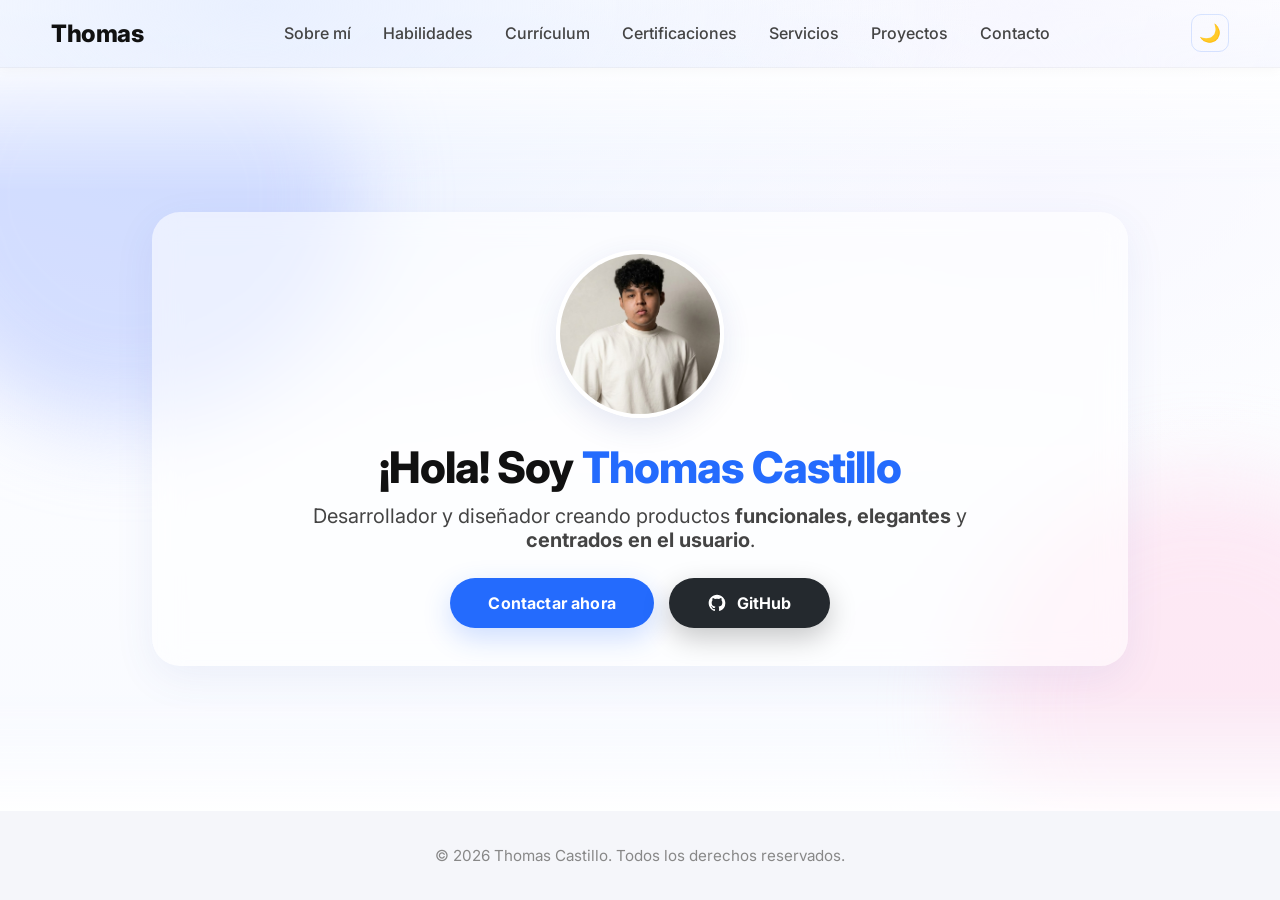
==== commit 14b78c3a: "Add files via upload" ====
--- a/index.html
+++ b/index.html
@@ -18,6 +18,7 @@
     <li><a href="pages/curriculum.html">Currículum</a></li>
     <li><a href="pages/certificaciones.html">Certificaciones</a></li>
     <li><a href="pages/servicios.html">Servicios</a></li>
+    <li><a href="pages/proyectos.html">Proyectos</a></li>
     <li class="nav-cta"><a href="pages/contacto.html">Contacto</a></li>
   </ul>
   <div class="nav-right">
@@ -86,6 +87,7 @@
     <a class="tc-mnav__link" href="pages/curriculum.html">Currículum</a>
     <a class="tc-mnav__link" href="pages/certificaciones.html">Certificaciones</a>
     <a class="tc-mnav__link" href="pages/servicios.html">Servicios</a>
+    <a class="tc-mnav__link" href="pages/proyectos.html">Proyectos</a>
     <a class="tc-mnav__link" href="pages/contacto.html">Contacto</a>
   </div>
 </nav>
--- a/css/styles.css
+++ b/css/styles.css
@@ -772,6 +772,7 @@
 .resume.panel,
 .certifications.panel,
 #services.panel,
+#projects.panel,
 .testimonials,
 #contact.panel{
   background:transparent !important;
@@ -1639,5 +1640,97 @@
   }
 
   main { padding-bottom: 5rem; }
-}
-
+
+  .tc-mnav.open .tc-mnav__link:nth-child(8) { transition-delay: .72s; }
+}
+
+/* ===== PROYECTOS ===== */
+.projects.bg-stack { background-position: 25% 7%, 78% 18%, 0 0; }
+
+#projects.panel {
+  display: flex !important;
+  flex-direction: column;
+  align-items: center;
+  justify-content: center;
+  padding: clamp(1.5rem, 3vh, 3rem) 7vw !important;
+}
+
+#certifications.panel,
+#contact.panel,
+#services.panel,
+#projects.panel,
+#references.panel {
+  transition: none !important;
+  transform: none !important;
+  opacity: 1 !important;
+}
+
+.projects-head {
+  width: min(1100px, 100%);
+  margin: 0 auto 2rem;
+  text-align: center;
+}
+.projects-head h2 { font-size: clamp(1.8rem, 3vw, 2.3rem); letter-spacing: -.02em; }
+.projects-head p { color: var(--text-light); opacity: .9; max-width: 60ch; margin: 0 auto; }
+
+.projects-grid {
+  width: min(1100px, 100%);
+  margin: 0 auto;
+  display: grid;
+  gap: 1.5rem;
+  grid-template-columns: repeat(auto-fit, minmax(260px, 1fr));
+}
+
+.proj-card {
+  position: relative;
+  overflow: hidden;
+  border-radius: 20px;
+  background: rgba(255,255,255,.75);
+  border: 1px solid rgba(20,30,60,.06);
+  box-shadow: 0 16px 40px rgba(30,50,120,.09);
+  padding: 1.6rem 1.5rem;
+  display: flex;
+  flex-direction: column;
+  gap: .5rem;
+  transition: transform .35s ease, box-shadow .25s ease, border-color .25s ease;
+}
+.proj-card:hover {
+  transform: translateY(-5px) scale(1.02);
+  box-shadow: 0 28px 72px rgba(30,50,120,.17);
+  border-color: rgba(36,107,253,.22);
+}
+
+.proj-icon {
+  width: 58px; height: 58px;
+  display: grid; place-items: center;
+  border-radius: 16px;
+  background: linear-gradient(180deg, #f5f8ff, #eaf0ff);
+  border: 1px solid rgba(36,107,253,.15);
+  box-shadow: inset 0 1px 0 rgba(255,255,255,.7), 0 8px 18px rgba(36,107,253,.12);
+  font-size: 1.65rem;
+  margin-bottom: .1rem;
+}
+
+.proj-title { margin: 0; font-weight: 800; font-size: 1.12rem; letter-spacing: -.02em; }
+.proj-desc { color: var(--text-light); font-size: .94rem; margin: 0; flex: 1; line-height: 1.58; }
+.proj-chips { display: flex; flex-wrap: wrap; gap: .35rem; margin-top: .15rem; }
+.proj-links { display: flex; gap: .5rem; flex-wrap: wrap; margin-top: .55rem; }
+
+a.btn-mini { text-decoration: none !important; }
+
+/* Dark mode — proyectos */
+html.dark .proj-card {
+  background: rgba(22,27,34,.85);
+  border-color: rgba(255,255,255,.06);
+  box-shadow: 0 16px 40px rgba(0,0,0,.35);
+}
+html.dark .proj-card:hover {
+  border-color: rgba(77,142,255,.22);
+  box-shadow: 0 28px 72px rgba(0,0,0,.48);
+}
+html.dark .proj-icon {
+  background: linear-gradient(180deg, #1c2333, #161b22);
+  border-color: rgba(77,142,255,.2);
+}
+html.dark .proj-desc { color: var(--text-light); }
+
